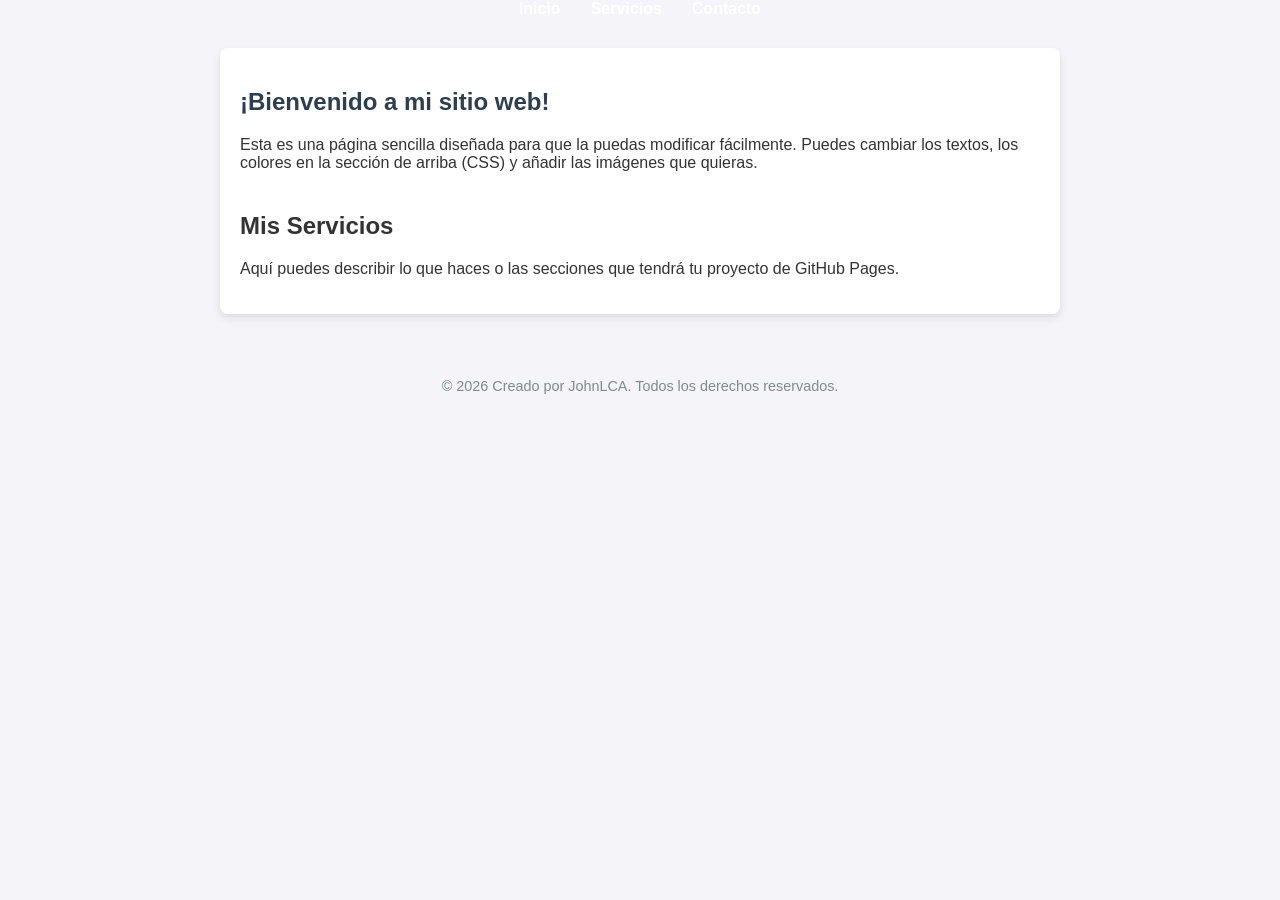
==== index.html @ ef47c0ee "Rename README.html to index.html" ====
<!DOCTYPE html>
<html lang="es">
<head>
    <meta charset="UTF-8">
    <meta name="viewport" content="width=device-width, initial-scale=1.0">
    <title>Mi Primera Página Web</title>
    <style>
        /* --- ESTILOS CSS (Diseño y colores) --- */
        body {
            font-family: Arial, sans-serif;
            margin: 0;
            padding: 0;
            background-color: #f4f4f9;
            color: #333;
        }

        Estilo del Menú de Navegación 
        nav {
            background-color: #2c3e50; /* Color de fondo del menú */
            padding: 15px;
        }

        nav ul {
            list-style-type: none; /* Quita los puntitos de la lista */
            margin: 0;
            padding: 0;
            display: flex; /* Pone el menú en línea horizontal */
            justify-content: center; /* Centra el menú */
        }

        nav li {
            margin: 0 15px;
        }

        nav a {
            color: white;
            text-decoration: none; /* Quita el subrayado de los links */
            font-weight: bold;
        }

        nav a:hover {
            color: #1abc9c; /* Color que cambia al pasar el ratón */
        }

        /* Estilo del Contenido Principal */
        .container {
            max-width: 800px;
            margin: 30px auto;
            padding: 20px;
            background-color: white;
            border-radius: 8px;
            box-shadow: 0 4px 8px rgba(0,0,0,0.1);
        }

        h1 {
            color: #2c3e50;
        }

        footer {
            text-align: center;
            padding: 20px;
            font-size: 0.9em;
            color: #7f8c8d;
        }
    </style>
</head>
<body>

    <!-- MENÚ DE NAVEGACIÓN -->
    <nav>
        <ul>
            <li><a href="#inicio">Inicio</a></li>
            <li><a href="#servicios">Servicios</a></li>
            <li><a href="#contacto">Contacto</a></li>
        </ul>
    </nav>

    <!-- CONTENIDO PRINCIPAL -->
    <div class="container">
        <section id="inicio">
            <h1>¡Bienvenido a mi sitio web!</h1>
            <p>Esta es una página sencilla diseñada para que la puedas modificar fácilmente. Puedes cambiar los textos, los colores en la sección de arriba (CSS) y añadir las imágenes que quieras.</p>
        </section>

        <section id="servicios" style="margin-top: 40px;">
            <h2>Mis Servicios</h2>
            <p>Aquí puedes describir lo que haces o las secciones que tendrá tu proyecto de GitHub Pages.</p>
        </section>
    </div>

    <!-- PIE DE PÁGINA -->
    <footer>
        <p>© 2026 Creado por JohnLCA. Todos los derechos reservados.</p>
    </footer>

</body>
</html>
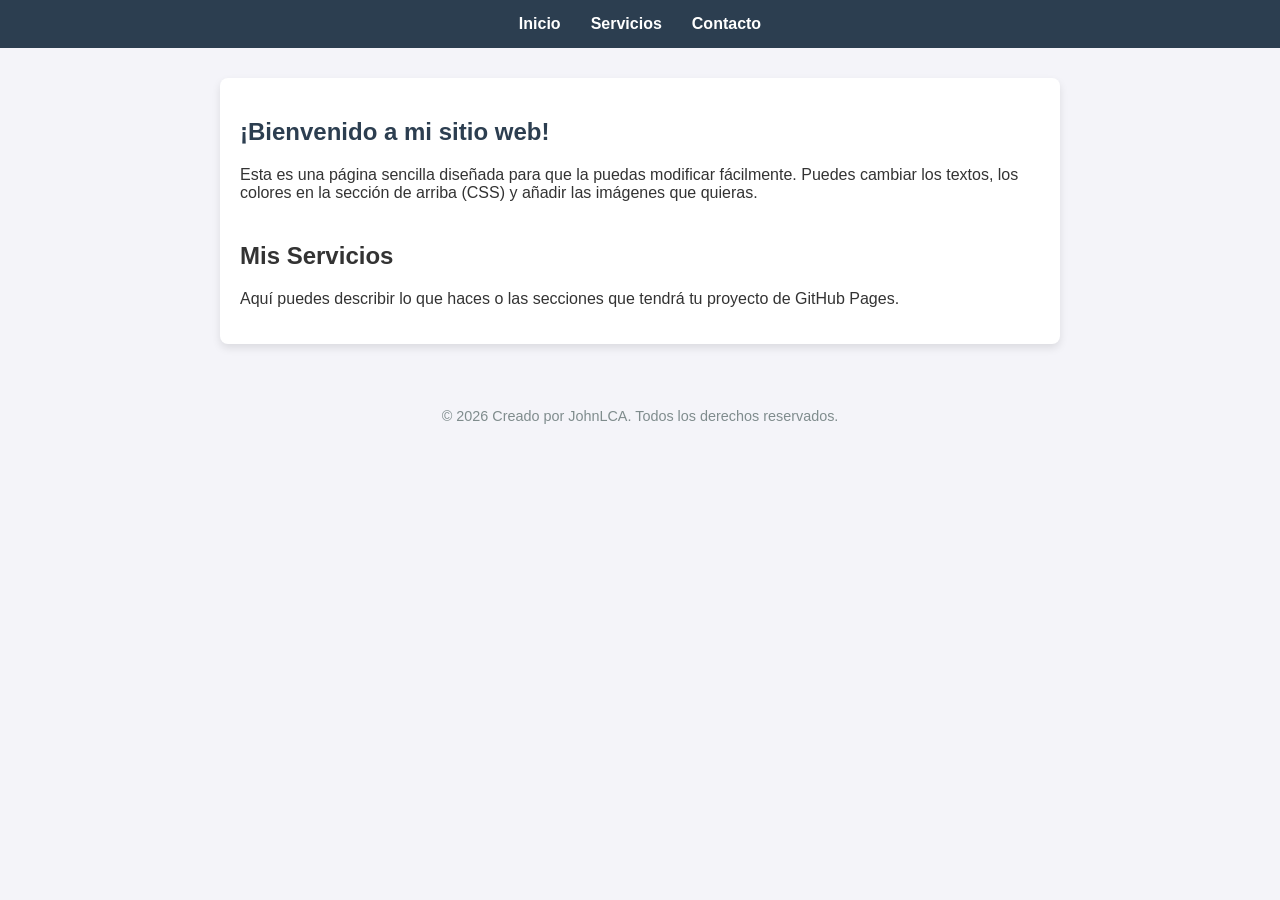
==== commit 5045c7db: "Update index.html" ====
--- a/index.html
+++ b/index.html
@@ -14,7 +14,7 @@
             color: #333;
         }
 
-        Estilo del Menú de Navegación 
+        /* Estilo del Menú de Navegación */
         nav {
             background-color: #2c3e50; /* Color de fondo del menú */
             padding: 15px;
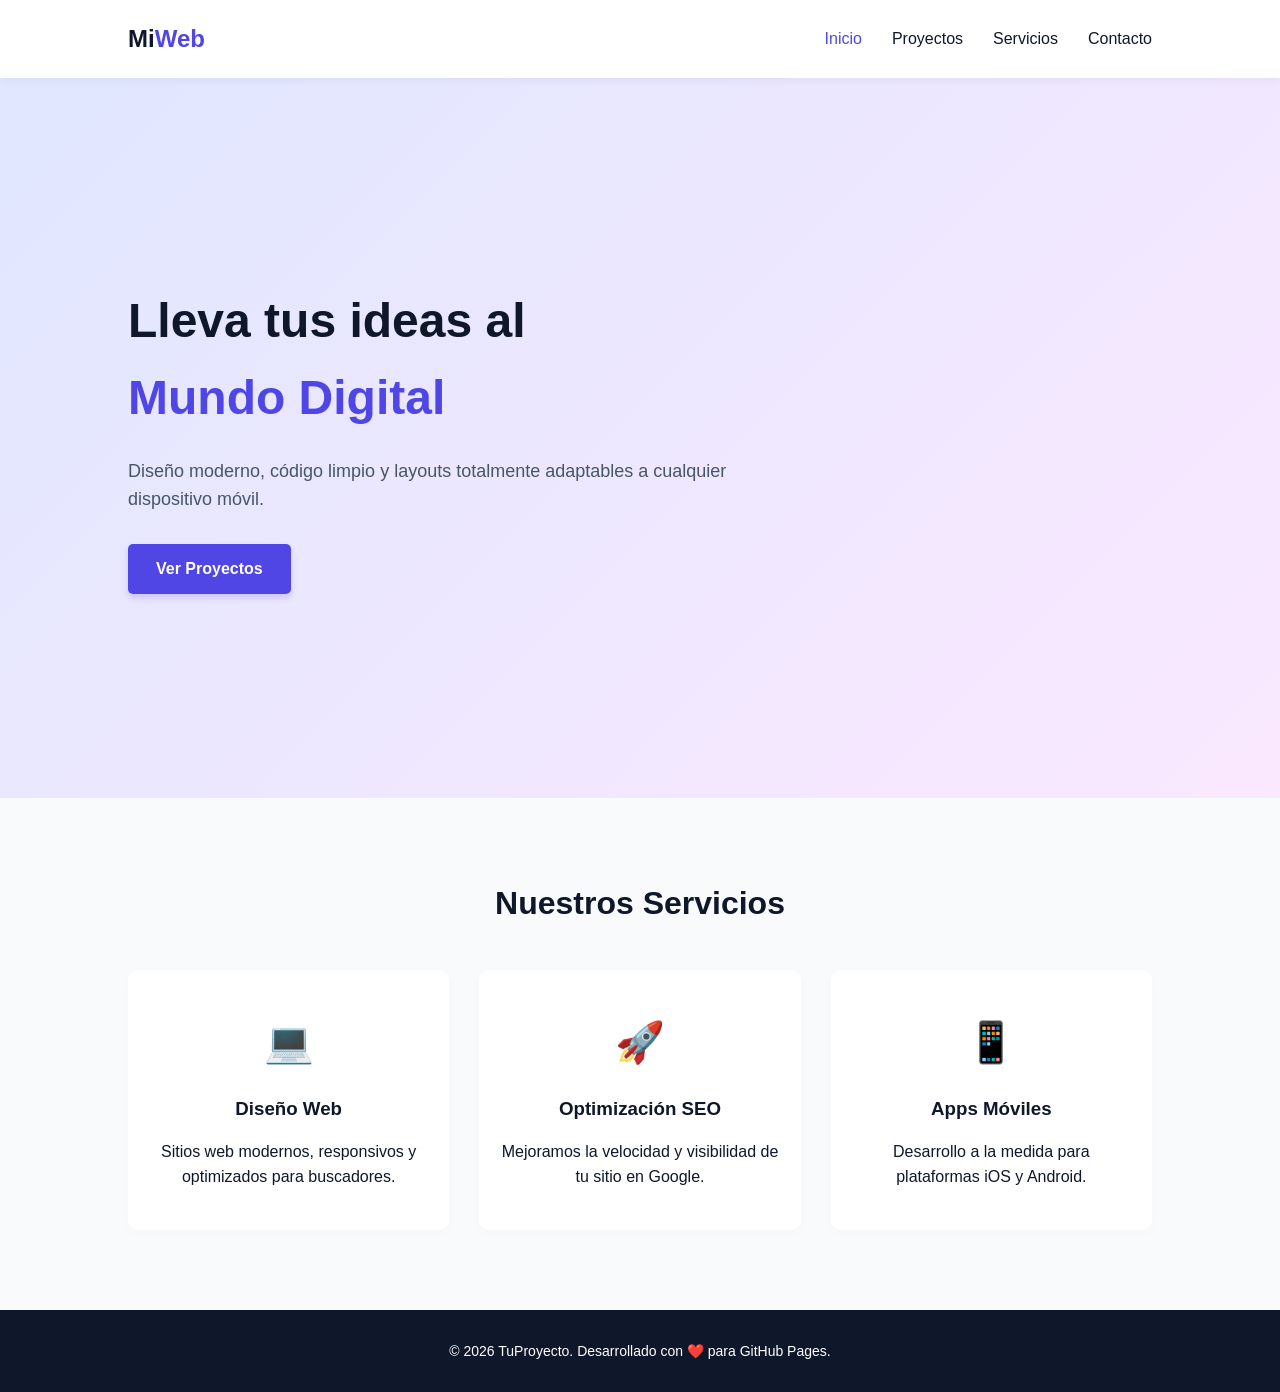
==== commit c5c4a4bd: "Update index.html actualizando index" ====
--- a/index.html
+++ b/index.html
@@ -3,95 +3,72 @@
 <head>
     <meta charset="UTF-8">
     <meta name="viewport" content="width=device-width, initial-scale=1.0">
-    <title>Mi Primera Página Web</title>
-    <style>
-        /* --- ESTILOS CSS (Diseño y colores) --- */
-        body {
-            font-family: Arial, sans-serif;
-            margin: 0;
-            padding: 0;
-            background-color: #f4f4f9;
-            color: #333;
-        }
-
-        /* Estilo del Menú de Navegación */
-        nav {
-            background-color: #2c3e50; /* Color de fondo del menú */
-            padding: 15px;
-        }
-
-        nav ul {
-            list-style-type: none; /* Quita los puntitos de la lista */
-            margin: 0;
-            padding: 0;
-            display: flex; /* Pone el menú en línea horizontal */
-            justify-content: center; /* Centra el menú */
-        }
-
-        nav li {
-            margin: 0 15px;
-        }
-
-        nav a {
-            color: white;
-            text-decoration: none; /* Quita el subrayado de los links */
-            font-weight: bold;
-        }
-
-        nav a:hover {
-            color: #1abc9c; /* Color que cambia al pasar el ratón */
-        }
-
-        /* Estilo del Contenido Principal */
-        .container {
-            max-width: 800px;
-            margin: 30px auto;
-            padding: 20px;
-            background-color: white;
-            border-radius: 8px;
-            box-shadow: 0 4px 8px rgba(0,0,0,0.1);
-        }
-
-        h1 {
-            color: #2c3e50;
-        }
-
-        footer {
-            text-align: center;
-            padding: 20px;
-            font-size: 0.9em;
-            color: #7f8c8d;
-        }
-    </style>
+    <title>Proyecto Web Profesional</title>
+    <!-- Conexión con el archivo de estilos externos -->
+    <link rel="stylesheet" href="styles.css">
 </head>
 <body>
 
-    <!-- MENÚ DE NAVEGACIÓN -->
-    <nav>
-        <ul>
-            <li><a href="#inicio">Inicio</a></li>
-            <li><a href="#servicios">Servicios</a></li>
-            <li><a href="#contacto">Contacto</a></li>
-        </ul>
-    </nav>
+    <!-- CABECERA Y NAVEGACIÓN -->
+    <header class="main-header">
+        <div class="logo">
+            <h2>Mi<span>Web</span></h2>
+        </div>
+        
+        <!-- Botón para menú móvil (Hamburguesa) -->
+        <button class="menu-toggle" id="mobile-menu" aria-label="Abrir menú">
+            <span class="bar"></span>
+            <span class="bar"></span>
+            <span class="bar"></span>
+        </button>
 
-    <!-- CONTENIDO PRINCIPAL -->
-    <div class="container">
-        <section id="inicio">
-            <h1>¡Bienvenido a mi sitio web!</h1>
-            <p>Esta es una página sencilla diseñada para que la puedas modificar fácilmente. Puedes cambiar los textos, los colores en la sección de arriba (CSS) y añadir las imágenes que quieras.</p>
-        </section>
+        <nav class="navbar">
+            <ul class="nav-links">
+                <li><a href="#inicio" class="active">Inicio</a></li>
+                <li><a href="#proyectos">Proyectos</a></li>
+                <li><a href="#servicios">Servicios</a></li>
+                <li><a href="#contacto">Contacto</a></li>
+            </ul>
+        </nav>
+    </header>
 
-        <section id="servicios" style="margin-top: 40px;">
-            <h2>Mis Servicios</h2>
-            <p>Aquí puedes describir lo que haces o las secciones que tendrá tu proyecto de GitHub Pages.</p>
-        </section>
-    </div>
+    <!-- SECCIÓN HERO (Presentación de impacto) -->
+    <section id="inicio" class="hero-section">
+        <div class="hero-content">
+            <h1>Lleva tus ideas al <br><span>Mundo Digital</span></h1>
+            <p>Diseño moderno, código limpio y layouts totalmente adaptables a cualquier dispositivo móvil.</p>
+            <a href="#proyectos" class="btn-primary">Ver Proyectos</a>
+        </div>
+    </section>
+
+    <!-- SECCIÓN CONTENIDO (Tarjetas de Servicios) -->
+    <section id="servicios" class="services-section">
+        <h2 class="section-title">Nuestros Servicios</h2>
+        <div class="cards-grid">
+            <div class="card">
+                <div class="card-icon">💻</div>
+                <h3>Diseño Web</h3>
+                <p>Sitios web modernos, responsivos y optimizados para buscadores.</p>
+            </div>
+            <div class="card">
+                <div class="card-icon">🚀</div>
+                <h3>Optimización SEO</h3>
+                <p>Mejoramos la velocidad y visibilidad de tu sitio en Google.</p>
+            </div>
+            <div class="card">
+                <div class="card-icon">📱</div>
+                <h3>Apps Móviles</h3>
+                <p>Desarrollo a la medida para plataformas iOS y Android.</p>
+            </div>
+        </div>
+    </section>
 
     <!-- PIE DE PÁGINA -->
-    <footer>
-        <p>© 2026 Creado por JohnLCA. Todos los derechos reservados.</p>
+    <footer class="main-footer">
+        <p>&copy; 2026 TuProyecto. Desarrollado con ❤️ para GitHub Pages.</p>
     </footer>
 
+    <!-- Conexión con el archivo de lógica e interactividad -->
+    <script src="script.js"></script>
 </body>
 </html>
--- a/styles.css
+++ b/styles.css
@@ -0,0 +1,208 @@
+/* --- VARIABLES DE COLOR (Modifícalas aquí para cambiar toda la web) --- */
+:root {
+    --primary-color: #4f46e5;    /* Morado/Azul moderno */
+    --secondary-color: #06b6d4;  /* Cyan */
+    --dark-color: #0f172a;       /* Fondo oscuro/texto */
+    --light-color: #f8fafc;      /* Fondo claro */
+    --white: #ffffff;
+    --transition: all 0.3s ease;
+}
+
+/* --- ESTILOS GENERALES --- */
+* {
+    margin: 0;
+    padding: 0;
+    box-sizing: border-box;
+}
+
+html {
+    scroll-behavior: smooth; /* Desplazamiento suave al hacer clic en el menú */
+}
+
+body {
+    font-family: 'Segoe UI', Tahoma, Geneva, Verdana, sans-serif;
+    line-height: 1.6;
+    background-color: var(--light-color);
+    color: var(--dark-color);
+}
+
+span {
+    color: var(--primary-color);
+}
+
+/* --- CABECERA Y MENÚ --- */
+.main-header {
+    background-color: var(--white);
+    display: flex;
+    justify-content: space-between;
+    align-items: center;
+    padding: 20px 10%;
+    position: sticky;
+    top: 0;
+    z-index: 100;
+    box-shadow: 0 2px 10px rgba(0,0,0,0.05);
+}
+
+.logo h2 {
+    font-size: 24px;
+    font-weight: 700;
+}
+
+.nav-links {
+    display: flex;
+    list-style: none;
+}
+
+.nav-links li {
+    margin-left: 30px;
+}
+
+.nav-links a {
+    text-decoration: none;
+    color: var(--dark-color);
+    font-weight: 500;
+    transition: var(--transition);
+}
+
+.nav-links a:hover, .nav-links a.active {
+    color: var(--primary-color);
+}
+
+/* --- MENÚ MÓVIL (Hamburguesa) --- */
+.menu-toggle {
+    display: none;
+    flex-direction: column;
+    cursor: pointer;
+    background: transparent;
+    border: none;
+}
+
+.menu-toggle .bar {
+    width: 25px;
+    height: 3px;
+    background-color: var(--dark-color);
+    margin: 4px 0;
+    transition: var(--transition);
+}
+
+/* --- SECCIÓN HERO --- */
+.hero-section {
+    min-height: 80vh;
+    display: flex;
+    align-items: center;
+    padding: 0 10%;
+    background: linear-gradient(135deg, #e0e7ff 0%, #fae8ff 100%);
+}
+
+.hero-content {
+    max-width: 600px;
+}
+
+.hero-content h1 {
+    font-size: 48px;
+    margin-bottom: 20px;
+    color: var(--dark-color);
+}
+
+.hero-content p {
+    font-size: 18px;
+    margin-bottom: 30px;
+    color: #475569;
+}
+
+.btn-primary {
+    display: inline-block;
+    padding: 12px 28px;
+    background-color: var(--primary-color);
+    color: var(--white);
+    text-decoration: none;
+    border-radius: 5px;
+    font-weight: 600;
+    box-shadow: 0 4px 6px rgba(79, 70, 229, 0.2);
+    transition: var(--transition);
+}
+
+.btn-primary:hover {
+    background-color: #4338ca;
+    transform: translateY(-2px);
+}
+
+/* --- SECCIÓN SERVICIOS (TARJETAS) --- */
+.services-section {
+    padding: 80px 10%;
+    text-align: center;
+}
+
+.section-title {
+    font-size: 32px;
+    margin-bottom: 40px;
+    position: relative;
+}
+
+.cards-grid {
+    display: grid;
+    grid-template-columns: repeat(auto-fit, minmax(250px, 1fr));
+    gap: 30px;
+}
+
+.card {
+    background-color: var(--white);
+    padding: 40px 20px;
+    border-radius: 10px;
+    box-shadow: 0 4px 15px rgba(0,0,0,0.02);
+    transition: var(--transition);
+}
+
+.card:hover {
+    transform: translateY(-5px);
+    box-shadow: 0 10px 25px rgba(0,0,0,0.08);
+}
+
+.card-icon {
+    font-size: 40px;
+    margin-bottom: 20px;
+}
+
+.card h3 {
+    margin-bottom: 15px;
+}
+
+/* --- FOOTER --- */
+.main-footer {
+    background-color: var(--dark-color);
+    color: var(--white);
+    text-align: center;
+    padding: 30px;
+    font-size: 14px;
+}
+
+/* --- RESPONSIVE (Estilos para Celulares) --- */
+@media (max-width: 768px) {
+    .menu-toggle {
+        display: flex; /* Muestra la hamburguesa */
+    }
+
+    .navbar {
+        display: none; /* Esconde el menú por defecto */
+        position: absolute;
+        top: 75px;
+        left: 0;
+        width: 100%;
+        background-color: var(--white);
+        box-shadow: 0 5px 10px rgba(0,0,0,0.1);
+    }
+
+    .navbar.active {
+        display: block; /* El script de JS activará esto */
+    }
+
+    .nav-links {
+        flex-direction: column;
+        width: 100%;
+    }
+
+    .nav-links li {
+        margin: 20px 0;
+        text-align: center;
+    }
+}
